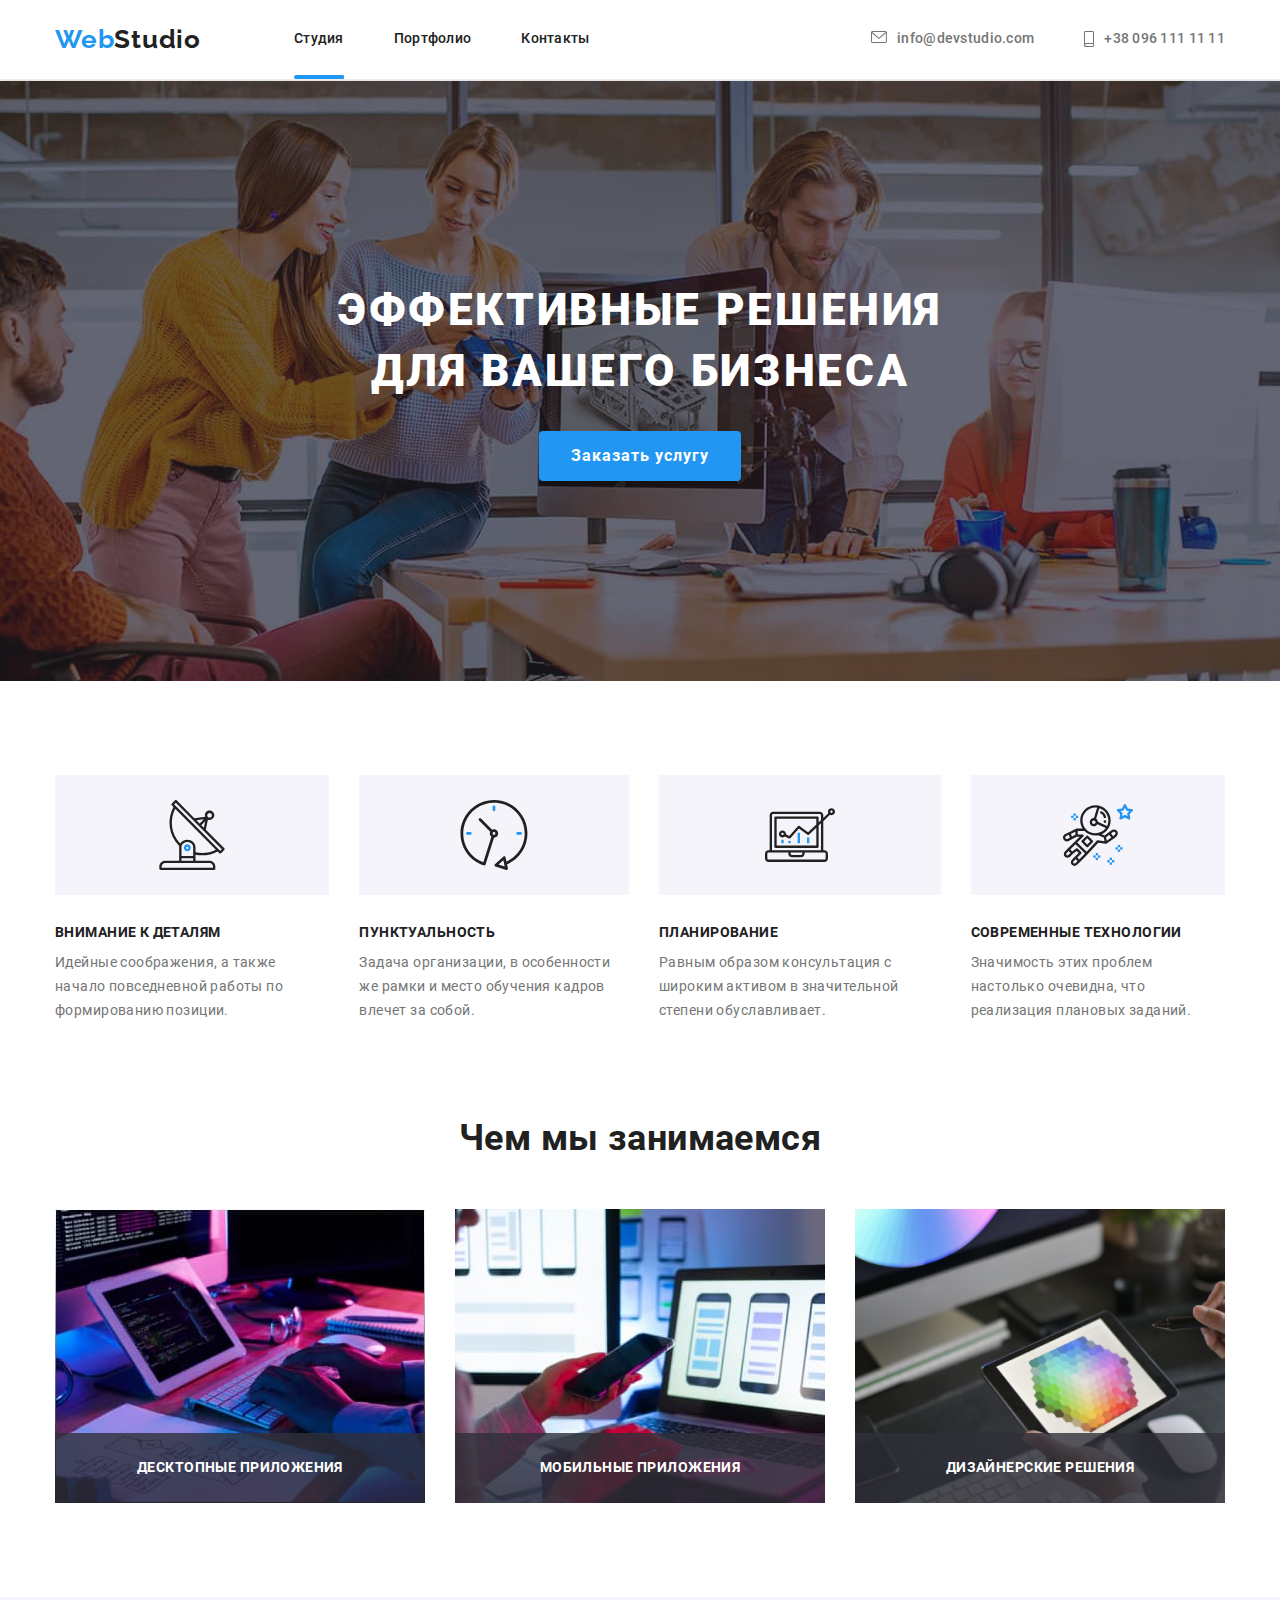
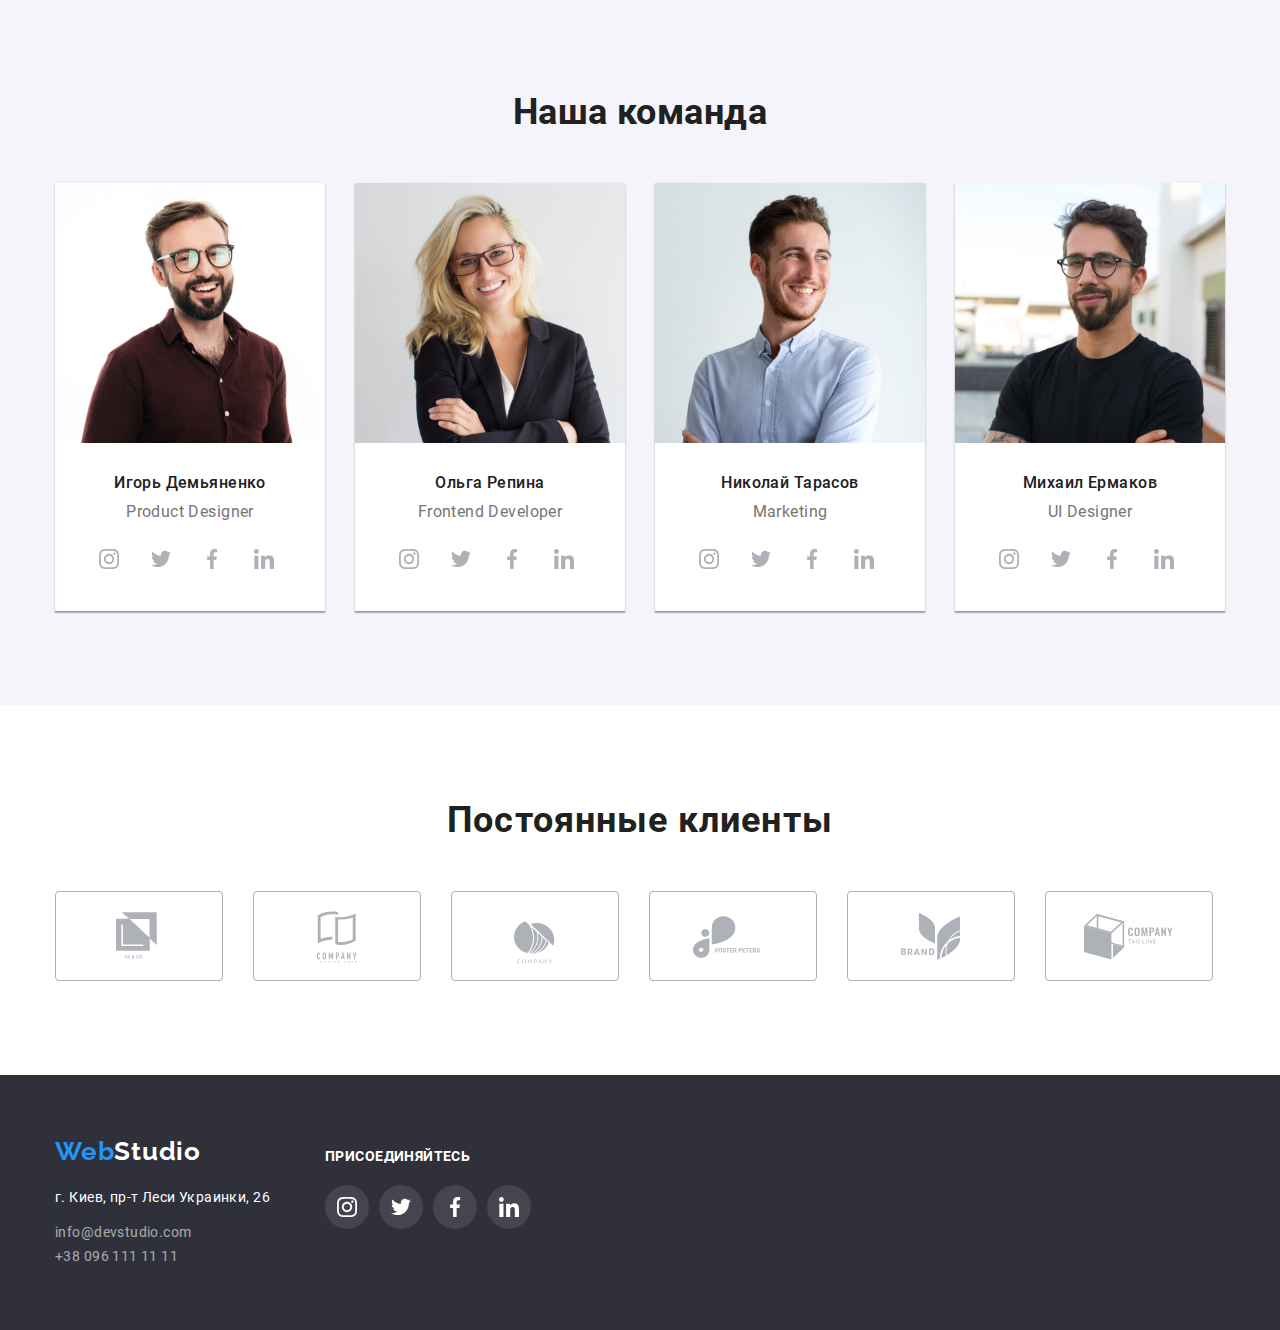
==== index.html @ 89adbee0 "Перенос задания 5 в 6" ====
<!DOCTYPE html>
<html lang="ru">

<head>
    <meta charset="UTF-8">
    <meta name="viewport" content="width=device-width, initial-scale=1.0">
    <title>Web Studio</title>
    <link href="https://fonts.googleapis.com/css2?family=Raleway:wght@700&display=swap" rel="stylesheet">
    <link rel="stylesheet"
        href="https://cdnjs.cloudflare.com/ajax/libs/modern-normalize/1.0.0/modern-normalize.min.css">
    <link rel="stylesheet" href="./CSS/styles.css">
</head>



<body class="page">
    <header class="header">
        <!--Навигация-->
        <div class="container header-container">
            <nav class="navigation">
                <a class="logo link" href="./index.html">
                    <span>Web</span><span class="logo-studio">Studio</span>
                </a>
                <div class="site-nav">
                    <ul class="site-nav list">
                        <li class="site-nav item"><a class="link nav-line line hover-time" href="./index.html">Студия
                            </a></li>
                        <li class="site-nav item"><a class="link hover-time" href="./portfolio.html">Портфолио</a></li>
                        <li class="site-nav item"><a class="link hover-time" href="">Контакты</a></li>
                    </ul>
                </div>
            </nav>
            <div class="contacts">
                <ul class="contacts list">
                    <li class="contacts item">
                        <a href="mailto:info@devstudio.com" class="mail link hover-time">
                            <svg class="contacts-icon-svg envelope hover-time">
                                <use href="./images/sprite.svg#envelope"></use>
                            </svg>info@devstudio.com
                        </a>
                    </li>
                    <li class="contacts item">
                        <a href="tel:+380961111111" class="phone link hover-time">
                            <svg class="contacts-icon-svg smartphone hover-time">
                                <use href="./images/sprite.svg#smartphone"></use>
                            </svg>+38 096 111 11 11
                        </a>
                    </li>
                </ul>
            </div>
        </div>
    </header>

    <main>


        <!--Секция главной шапки с кнопкой Заказа Герой-->
        <section class="hero">
            <div class="container hero-container">
                <div class="hero-content">
                    <h1 class="hero-title">Эффективные решения для вашего бизнеса</h1>
                </div>
                <button data-modal-open type="button" class="button">Заказать услугу</button>
            </div>

        </section>


        <section class="section-features">
            <div class="container features-container">
                <ul class="list features-list">
                    <li class="contant-box icon-antenna">
                        <h2 class="section-title-features">Внимание к деталям</h2>
                        <p>Идейные соображения, а также начало повседневной работы по формированию позиции.</p>
                    </li>
                    <li class="contant-box icon-clock">
                        <h2 class="section-title-features">Пунктуальность</h2>
                        <p>Задача организации, в особенности же рамки и место обучения кадров влечет за собой.</p>
                    </li>
                    <li class="contant-box icon-diagram">
                        <h2 class="section-title-features">Планирование</h2>
                        <p>Равным образом консультация с широким активом в значительной степени обуславливает.</p>
                    </li>
                    <li class="contant-box icon-astronaut">
                        <h2 class="section-title-features">Современные технологии</h2>
                        <p>Значимость этих проблем настолько очевидна, что реализация плановых заданий.</p>
                    </li>
                </ul>
            </div>
        </section>


        <!--Чем занимаемся-->
        <section class="section-work">
            <div class="container work-container">
                <h3 class="section-title">Чем мы занимаемся</h3>
                <div class="foto-work">
                    <ul class="list grid">
                        <li class="gallery-item"><img src="./images/box1.jpg" alt="box1" width="370" />
                            <p class="work-text">Десктопные приложения</p>
                        </li>
                        <li class="gallery-item"><img src="./images/box2.jpg" alt="box2" width="370" height="294" />
                            <p class="work-text">Мобильные приложения</p>
                        </li>
                        <li class="gallery-item"><img src="./images/box3.png" alt="box3" width="370" />
                            <p class="work-text">Дизайнерские решения</p>
                        </li>
                    </ul>
                </div>
            </div>
        </section>

        <!--Наша команда-->
        <section class="section-team">
            <div class="container team-container">
                <h3 class="section-title">Наша команда</h3>
                <ul class="list grid">
                    <li class="gallery-team">
                        <img src="./images/img1.jpg" alt="Игорь Демьяненко" width="270" />
                        <div class="team-person">
                            <h3 class="time">Игорь Демьяненко</h3>
                            <p class="profession">Product Designer</p>
                            <ul class="list social-icon">
                                <li class="social-list">
                                    <a class="social-icon-link hover-time" href="http://instagram.com" target="_blank"
                                        rel="Игорь Демьяненко" aria-label="Instagran">
                                        <svg class="social-icon-svg hover-time">
                                            <use href="./images/sprite.svg#instagram">
                                            </use>
                                        </svg>
                                    </a>
                                </li>
                                <li class="social-list">
                                    <a class="social-icon-link hover-time" href="http://twitter.com" target="_blank"
                                        rel="Игорь Демьяненко" aria-label="Twitter">
                                        <svg class="social-icon-svg hover-time">
                                            <use href="./images/sprite.svg#twitter"></use>
                                        </svg>
                                    </a>
                                </li>
                                <li class="social-list">
                                    <a class="social-icon-link hover-time" href="http://facebook.com" target="_blank"
                                        rel="Игорь Демьяненко" aria-label="Facebook">
                                        <svg class="social-icon-svg hover-time">
                                            <use href="./images/sprite.svg#facebook"></use>
                                        </svg>
                                    </a>
                                </li>
                                <li class="social-list">
                                    <a class="social-icon-link hover-time" href="http://linkedin.com" target="_blank"
                                        rel="Игорь Демьяненко" aria-label="Linkedin">
                                        <svg class="social-icon-svg hover-time">
                                            <use href="./images/sprite.svg#linkedin"></use>
                                        </svg>
                                    </a>
                                </li>
                            </ul>
                        </div>
                    </li>
                    <li class="gallery-team">
                        <img src="./images/img2.jpg" alt="Ольга Репина" width="270" />
                        <div class="team-person">
                            <h3 class="time">Ольга Репина</h3>
                            <p class="profession">Frontend Developer</p>
                            <ul class="list social-icon">
                                <li class="social-list">
                                    <a class="social-icon-link hover-time" href="http://instagram.com" target="_blank"
                                        rel="Ольга Репина" aria-label="Instagran">
                                        <svg class="social-icon-svg hover-time">
                                            <use href="./images/sprite.svg#instagram">
                                            </use>
                                        </svg>
                                    </a>
                                </li>
                                <li class="social-list">
                                    <a class="social-icon-link hover-time" href="http://twitter.com" target="_blank"
                                        rel="Ольга Репина" aria-label="Twitter">
                                        <svg class="social-icon-svg hover-time">
                                            <use href="./images/sprite.svg#twitter"></use>
                                        </svg>
                                    </a>
                                </li>
                                <li class="social-list">
                                    <a class="social-icon-link hover-time" href="http://facebook.com" target="_blank"
                                        rel="Ольга Репина" aria-label="Facebook">
                                        <svg class="social-icon-svg hover-time">
                                            <use href="./images/sprite.svg#facebook"></use>
                                        </svg>
                                    </a>
                                </li>
                                <li class="social-list">
                                    <a class="social-icon-link hover-time" href="http://linkedin.com" target="_blank"
                                        rel="Ольга Репина" aria-label="Linkedin">
                                        <svg class="social-icon-svg hover-time">
                                            <use href="./images/sprite.svg#linkedin"></use>
                                        </svg>
                                    </a>
                                </li>
                            </ul>
                        </div>
                    </li>
                    <li class="gallery-team">
                        <img src="./images/img3.jpg" alt="Николай Тарасов" width="270" />
                        <div class="team-person">
                            <h3 class="time">Николай Тарасов</h3>
                            <p class="profession">Marketing</p>
                            <ul class="list social-icon">
                                <li class="social-list">
                                    <a class="social-icon-link hover-time" href="http://instagram.com" target="_blank"
                                        rel="Николай Тарасов" aria-label="Instagran">
                                        <svg class="social-icon-svg hover-time">
                                            <use href="./images/sprite.svg#instagram">
                                            </use>
                                        </svg>
                                    </a>
                                </li>
                                <li class="social-list">
                                    <a class="social-icon-link hover-time" href="http://twitter.com" target="_blank"
                                        rel="Николай Тарасов" aria-label="Twitter">
                                        <svg class="social-icon-svg hover-time">
                                            <use href="./images/sprite.svg#twitter"></use>
                                        </svg>
                                    </a>
                                </li>
                                <li class="social-list">
                                    <a class="social-icon-link hover-time" href="http://facebook.com" target="_blank"
                                        rel="Николай Тарасов" aria-label="Facebook">
                                        <svg class="social-icon-svg hover-time">
                                            <use href="./images/sprite.svg#facebook"></use>
                                        </svg>
                                    </a>
                                </li>
                                <li class="social-list">
                                    <a class="social-icon-link hover-time" href="http://linkedin.com" target="_blank"
                                        rel="Николай Тарасов" aria-label="Linkedin">
                                        <svg class="social-icon-svg hover-time">
                                            <use href="./images/sprite.svg#linkedin"></use>
                                        </svg>
                                    </a>
                                </li>
                            </ul>
                        </div>
                    </li>
                    <li class="gallery-team">
                        <img src="./images/img4.jpg" alt="Михаил Ермаков" width="270" />
                        <div class="team-person">
                            <h3 class="time">Михаил Ермаков</h3>
                            <p class="profession">UI Designer</p>
                            <ul class="list social-icon">
                                <li class="social-list">
                                    <a class="social-icon-link hover-time" href="http://instagram.com" target="_blank"
                                        rel="Михаил Ермаков" aria-label="Instagran">
                                        <svg class="social-icon-svg hover-time">
                                            <use href="./images/sprite.svg#instagram">
                                            </use>
                                        </svg>
                                    </a>
                                </li>
                                <li class="social-list">
                                    <a class="social-icon-link hover-time" href="http://twitter.com" target="_blank"
                                        rel="Михаил Ермаков" aria-label="Twitter">
                                        <svg class="social-icon-svg hover-time">
                                            <use href="./images/sprite.svg#twitter"></use>
                                        </svg>
                                    </a>
                                </li>
                                <li class="social-list">
                                    <a class="social-icon-link hover-time" href="http://facebook.com" target="_blank"
                                        rel="Михаил Ермаков" aria-label="Facebook">
                                        <svg class="social-icon-svg hover-time">
                                            <use href="./images/sprite.svg#facebook"></use>
                                        </svg>
                                    </a>
                                </li>
                                <li class="social-list">
                                    <a class="social-icon-link hover-time" href="http://linkedin.com" target="_blank"
                                        rel="Михаил Ермаков" aria-label="Linkedin">
                                        <svg class="social-icon-svg hover-time">
                                            <use href="./images/sprite.svg#linkedin"></use>
                                        </svg>
                                    </a>
                                </li>
                            </ul>
                        </div>
                    </li>
                </ul>
            </div>
        </section>


        <!--Клиенты-->
        <section class="section-clients">
            <div class="container clients-container">
                <h3 class="clients-title">Постоянные клиенты</h3>
                <ul class="list grid">
                    <li class="clients-list hover-time">
                        <a class="clients-icon-link" href="http://yaco" target="_blank" rel="YA & CO"
                            aria-label="YA & CO">
                            <svg class="clients-icon-svg logo1 hover-time">
                                <use href="./images/sprite.svg#logo1">
                                </use>
                            </svg>
                        </a>
                    </li>
                    <li class="clients-list hover-time">
                        <a class="clients-icon-link" href="http://tagline" target="_blank" rel="Company Nagline here"
                            aria-label="YA & CO">
                            <svg class="clients-icon-svg logo2 hover-time">
                                <use href="./images/sprite.svg#logo2">
                                </use>
                            </svg>
                        </a>
                    </li>
                    <li class="clients-list hover-time">
                        <a class="clients-icon-link" href="http://company" target="_blank" rel="Company"
                            aria-label="YA & CO">
                            <svg class="clients-icon-svg logo3 hover-time">
                                <use href="./images/sprite.svg#logo3">
                                </use>
                            </svg>
                        </a>
                    </li>
                    <li class="clients-list hover-time">
                        <a class="clients-icon-link" href="http://foster" target="_blank" rel="Foster Peters"
                            aria-label="YA & CO">
                            <svg class="clients-icon-svg logo4 hover-time">
                                <use href="./images/sprite.svg#logo4">
                                </use>
                            </svg>
                        </a>
                    </li>
                    <li class="clients-list hover-time">
                        <a class="clients-icon-link" href="http://brand" target="_blank" rel="Brand"
                            aria-label="YA & CO">
                            <svg class="clients-icon-svg logo5 hover-time">
                                <use href="./images/sprite.svg#logo5">
                                </use>
                            </svg>
                        </a>
                    </li>
                    <li class="clients-list hover-time">
                        <a class="clients-icon-link" href="http://tagline" target="_blank" rel="Company Tagline"
                            aria-label="YA & CO">
                            <svg class="clients-icon-svg logo6 hover-time">
                                <use href="./images/sprite.svg#logo6">
                                </use>
                            </svg>
                        </a>
                    </li>
                </ul>

            </div>
        </section>
    </main>

    <!--Футер-->
    <footer class="footer">
        <div class="container footer-container">
            <div class="footer-content">
                <div class="footer-content-right">
                    <a class="logo link" href="./index.html">
                        <span class="logo-web">Web</span><span class="logo-studio-wight">Studio</span>
                    </a>
                    <address class="footer-list">
                        <span class="map">г. Киев, пр-т Леси Украинки, 26</span><br />
                        <a class="footer-mail link" href="mailto:info@devstudio.com">info@devstudio.com</a><br />
                        <a href="tel:+380961111111" class="link">+38 096 111 11 11</a>
                    </address>
                </div>
                <div class="footer-content-right">
                    <h3 class="footer-content-text">Присоединяйтесь</h3>
                    <ul class="list social-icon">
                        <li class="social-list">
                            <a class="social-icon-link footer-link hover-time" href="http://instagram.com"
                                target="_blank" rel="Web Studio" aria-label="Instagran">
                                <svg class="social-icon-svg footer-svg">
                                    <use href="./images/sprite.svg#instagram">
                                    </use>
                                </svg>
                            </a>
                        </li>
                        <li class="social-list">
                            <a class="social-icon-link footer-link hover-time" href="http://twitter.com" target="_blank"
                                rel="Web Studio" aria-label="Twitter">
                                <svg class="social-icon-svg footer-svg">
                                    <use href="./images/sprite.svg#twitter"></use>
                                </svg>
                            </a>
                        </li>
                        <li class="social-list">
                            <a class="social-icon-link footer-link hover-time" href="http://facebook.com"
                                target="_blank" rel="Web Studio" aria-label="Facebook">
                                <svg class="social-icon-svg footer-svg">
                                    <use href="./images/sprite.svg#facebook"></use>
                                </svg>
                            </a>
                        </li>
                        <li class="social-list footer-social-list">
                            <a class="social-icon-link footer-link hover-time" href="http://linkedin.com"
                                target="_blank" rel="Web Studio" aria-label="Linkedin">
                                <svg class="social-icon-svg footer-svg">
                                    <use href="./images/sprite.svg#linkedin"></use>
                                </svg>
                            </a>
                        </li>
                    </ul>
                </div>
            </div>
            <div class="footer-content">

            </div>
        </div>
    </footer>

    <!--Модальное окно-->
    <div class="backdrop is-hidden hover-time" data-modal>
        <div class="modal">
            <button class="button-modal-close" data-modal-close>
                <svg class="modal-close-svg">
                    <use href="./images/sprite.svg#closeblack"></use>
                </svg>
            </button>
        </div>
    </div>


    <script src="./js/modal.js"></script>
</body>


</html>
---- CSS/styles.css ----
/* roboto-regular - latin_cyrillic */
@font-face {
    font-family: 'Roboto';
    font-style: normal;
    font-weight: 400;
    src: url('../fonts/roboto/roboto-v20-latin_cyrillic-regular.eot');
    src: local('Roboto'), local('Roboto-Regular'),
        url('../fonts/roboto/roboto-v20-latin_cyrillic-regular.eot?#iefix')
            format('embedded-opentype'),
        url('../fonts/roboto/roboto-v20-latin_cyrillic-regular.woff2')
            format('woff2'),
        url('../fonts/roboto/roboto-v20-latin_cyrillic-regular.woff')
            format('woff'),
        url('../fonts/roboto/roboto-v20-latin_cyrillic-regular.ttf')
            format('truetype'),
        url('../fonts/roboto/roboto-v20-latin_cyrillic-regular.svg#Roboto')
            format('svg'); /* Legacy iOS */
}
/* roboto-500 - latin_cyrillic */
@font-face {
    font-family: 'Roboto';
    font-style: normal;
    font-weight: 500;
    src: url('../fonts/roboto/roboto-v20-latin_cyrillic-500.eot');
    src: local('Roboto Medium'), local('Roboto-Medium'),
        url('../fonts/roboto/roboto-v20-latin_cyrillic-500.eot?#iefix')
            format('embedded-opentype'),
        url('../fonts/roboto/roboto-v20-latin_cyrillic-500.woff2')
            format('woff2'),
        url('../fonts/roboto/roboto-v20-latin_cyrillic-500.woff') format('woff'),
        url('../fonts/roboto/roboto-v20-latin_cyrillic-500.ttf')
            format('truetype'),
        url('../fonts/roboto/roboto-v20-latin_cyrillic-500.svg#Roboto')
            format('svg');
}
/* roboto-700 - latin_cyrillic */
@font-face {
    font-family: 'Roboto';
    font-style: normal;
    font-weight: 700;
    src: url('../fonts/roboto/roboto-v20-latin_cyrillic-700.eot');
    src: local('Roboto Bold'), local('Roboto-Bold'),
        url('../fonts/roboto/roboto-v20-latin_cyrillic-700.eot?#iefix')
            format('embedded-opentype'),
        url('../fonts/roboto/roboto-v20-latin_cyrillic-700.woff2')
            format('woff2'),
        url('../fonts/roboto/roboto-v20-latin_cyrillic-700.woff') format('woff'),
        url('../fonts/roboto/roboto-v20-latin_cyrillic-700.ttf')
            format('truetype'),
        url('../fonts/roboto/roboto-v20-latin_cyrillic-700.svg#Roboto')
            format('svg');
}
/* roboto-900 - latin_cyrillic */
@font-face {
    font-family: 'Roboto';
    font-style: normal;
    font-weight: 900;
    src: url('../fonts/roboto/roboto-v20-latin_cyrillic-900.eot');
    src: local('Roboto Black'), local('Roboto-Black'),
        url('../fonts/roboto/roboto-v20-latin_cyrillic-900.eot?#iefix')
            format('embedded-opentype'),
        url('../fonts/roboto/roboto-v20-latin_cyrillic-900.woff2')
            format('woff2'),
        url('../fonts/roboto/roboto-v20-latin_cyrillic-900.woff') format('woff'),
        url('../fonts/roboto/roboto-v20-latin_cyrillic-900.ttf')
            format('truetype'),
        url('../fonts/roboto/roboto-v20-latin_cyrillic-900.svg#Roboto')
            format('svg');
}

/*Цвет основного текста  rgba(33, 33, 33, 1)*/
/*Вторичний цвет  rgba(117, 117, 117, 1)*/
/* белый #FFFFFF*/
/*Акцент #2196F3*/
/* Основной цвет фона #E5E5E5*/
/* Вторичный цвет фона #2F303A */

html {
    box-sizing: border-box;
}

*,
*::before,
*::after {
    box-sizing: inherit;
}

img {
    display: block;
    max-width: 100%;
    height: auto;
    object-fit: cover;
    object-position: center;
}

:root {
    --main-text-color: rgba(117, 117, 117, 1);
    --accent-color: rgb(33, 150, 243);
    --black: rgba(33, 33, 33, 1);
    --white: #ffffff;
    --footer-text-accent: rgba(255, 255, 255, 0.6);
    --main-bg: #e5e5e5;
    --light-bg: #f5f4fa;
    --dark-bg: #2f303a;
    --line: #eeeeee;
    --svg: #afb1b8;
    --footer-social: rgba(255, 255, 255, 0.1);
    --work-bg: rgba(47, 48, 58, 0.8);
    --backdrop: rgba(0, 0, 0, 0.2);
}

.container {
    margin-left: auto;
    margin-right: auto;
    width: 1200px;
    padding-left: 15px;
    padding-right: 15px;
}

.page {
    font-family: 'Roboto', sans-serif;
    font-size: 14px;
    line-height: 1.71;
    letter-spacing: 0.03em;
    background-color: var(--main-bg);
    color: var(--main-text-color);
}

.link {
    color: inherit;
    text-decoration: none;
}

.list {
    /* display: inline-block; */
    padding: 0;
    margin: 0;
    list-style: none;
}

/* Навигация */

.header {
    background-color: var(--white);
    border-bottom: 1px solid #ececec;
}

.header-container {
    display: flex;
    justify-content: flex-end;
    align-items: center;
    padding-top: 24px;
    padding-bottom: 24px;
    font-weight: 500;
    line-height: 1.14;
    letter-spacing: 0.02em;
}

.navigation {
    display: flex;
    align-items: center;
    margin-right: auto;
}

/* Header */

.header .logo {
    margin-right: 93px;
}

.logo {
    font-family: 'Raleway', sans-serif;
    font-weight: 700;
    font-size: 26px;
    line-height: 1.19;
    letter-spacing: 0.03em;
    color: var(--accent-color);
}

.logo-studio {
    color: var(--black);
}

.site-nav {
    display: flex;
    align-items: center;
}

.site-nav .item:not(:last-child) {
    margin-right: 50px;
}

.site-nav .link {
    color: var(--black);
}

.hover-time {
    transition-duration: 250ms;
    transition-timing-function: cubic-bezier(0.4, 0, 0.2, 1);
}

.site-nav .link:hover,
.site-nav .link:focus {
    padding: 0;
    line-height: 1.14;
    letter-spacing: 0.02em;
    color: var(--accent-color);
}

.site-nav {
    position: relative;
}

.nav-line::after {
    display: block;
    content: '';
    position: absolute;
    width: 100%;
    height: 4px;
    margin-top: 28px;
    background-repeat: no-repeat;
    background-size: cover;
}

.line::after {
    background-image: url(../images/line.svg);
}

.contacts {
    display: inline-flex;
    align-items: center;
}

.contacts .item:not(:last-child) {
    margin-right: 50px;
}

.phone {
    display: flex;
    align-items: center;
}

.mail:hover,
.mail:focus {
    color: var(--accent-color);
}

.phone:hover,
.phone:focus {
    font-weight: 500;
    line-height: 1.14;
    letter-spacing: 0.02em;
    color: var(--accent-color);
}

.contacts-icon-svg {
    display: inline-flex;
    margin: 0;
    margin-right: 10px;
    padding: 0;
    object-position: bottom;
    fill: var(--main-text-color);
}

.envelope {
    width: 16px;
    height: 12px;
}

.smartphone {
    width: 10px;
    height: 16px;
}

.envelope:hover,
.envelope:focus {
    fill: var(--accent-color);
}

.smartphone:hover,
.smartphone:focus {
    fill: var(--accent-color);
}

/* Герой */

.hero {
    text-align: center;
    /* background-color: #c4c4c4; */
    background-image: radial-gradient(
            rgba(47, 48, 58, 0.4),
            rgba(47, 48, 58, 0.4)
        ),
        url(../images/img14.jpg);
    background-size: 1600px 600px;

    background-repeat: no-repeat;
    background-position: 50% 50%;
}

.hero-content {
    display: flex;
    justify-content: center;
}

.hero-title {
    font-weight: 900;
    font-size: 44px;
    line-height: 1.38;
    letter-spacing: 0.06em;
    text-transform: uppercase;
    color: var(--white);
    padding-top: 200px;
    margin-top: 0;
    margin-bottom: 30px;
    max-width: 696px;
    text-align: center;
}

/* Кнопка Заказ */

.button {
    font-family: inherit;
    font-weight: 700;
    font-size: 16px;
    line-height: 1.87;
    display: flex;
    display: inline-block;
    padding-top: 10px;
    padding-bottom: 10px;
    padding-left: 32px;
    padding-right: 32px;
    border-radius: 4px;
    border: 0;
    align-items: center;
    text-align: center;
    letter-spacing: 0.06em;
    background-color: var(--accent-color);
    color: var(--white);
    cursor: pointer;
}

.hero-container .button {
    margin-bottom: 200px;
    box-shadow: 0px 4px 4px rgba(0, 0, 0, 0.15);
}

/* Особенности */

.section-features {
    padding-top: 94px;
    padding-bottom: 47px;
    background-color: var(--white);
}

.features-list {
    display: flex;
    justify-content: space-between;
}

.contant-box {
    width: calc((100% -90px) / 4);
}

.contant-box p {
    margin-top: 0;
    margin-bottom: 0;
}

.features-list .contant-box:not(:last-child) {
    margin-right: 30px;
}

.contant-box::before {
    display: block;
    content: '';
    height: 120px;
    background-color: var(--light-bg);
    margin-bottom: 30px;
    background-size: 70px 70px;
    background-repeat: no-repeat;
    background-position: center;
}

.icon-antenna::before {
    background-image: url(../images/antenna.svg);
}

.icon-clock::before {
    background-image: url(../images/clock.svg);
}

.icon-diagram::before {
    background-image: url(../images/diagram.svg);
}

.icon-astronaut::before {
    background-image: url(../images/astronaut.svg);
}

.section-title-features {
    font-weight: 700;
    font-size: 14px;
    line-height: 1.14;
    text-transform: uppercase;
    margin-top: 0;
    margin-bottom: 10px;
    color: var(--black);
}

/* Чем занимаемся */

.section-work {
    padding-top: 47px;
    padding-bottom: 94px;
    background-color: var(--white);
}

.work-container li {
    width: 370px;
}

.grid {
    display: flex;
    flex-wrap: wrap;
}

.gallery-item {
    position: relative;
    width: calc((100% -60px) / 3);
}

.grid .gallery-item:not(:last-child) {
    margin-right: 30px;
}

.work-text {
    position: absolute;
    width: 100%;
    bottom: 0;
    padding-top: 27px;
    padding-bottom: 27px;
    margin: 0;
    text-align: center;
    text-transform: uppercase;
    font-weight: 700;
    line-height: 1.14;
    color: var(--white);
    background-color: var(--work-bg);
}

/* Команда */

.section-team {
    background-color: var(--light-bg);
}

.team-container {
    padding-top: 94px;
    padding-bottom: 94px;
}

.team-container li {
    width: 270px;
}

.gallery-team {
    width: calc((100% -90px) / 4);
    text-align: center;
    box-shadow: 0px 1px 3px rgba(0, 0, 0, 0.12), 0px 1px 1px rgba(0, 0, 0, 0.14),
        0px 2px 1px rgba(0, 0, 0, 0.2);
}

.grid .gallery-team:not(:last-child) {
    margin-right: 30px;
}

.gallery-team p {
    margin-top: 0;
    margin-bottom: 0;
}

.team-person {
    padding-top: 30px;
    padding-bottom: 30px;
    background-color: var(--white);
    border-radius: 0px 0px 4px 4px;
    letter-spacing: 0.03em;
    width: 270px;
}

.social-icon {
    display: flex;
    margin-top: 16px;
    margin-left: 32px;
    margin-right: 32px;
}

.social-icon-link {
    display: flex;
    width: 44px;
    height: 44px;
    justify-content: center;
    align-items: center;
    border-radius: 50%;
}

.social-icon-link:hover,
.social-icon-link:focus {
    background-color: var(--accent-color);
}

.social-icon-svg {
    width: 20px;
    height: 20px;
    display: flex;
    fill: var(--svg);
    justify-content: center;
}

.social-icon-link:hover .social-icon-svg,
.social-icon-link:focus .social-icon-svg {
    fill: var(--white);
}

.section-title {
    margin-top: 0;
    margin-block-end: 0;
    margin-bottom: 50px;
}

.section-title {
    font-weight: 700;
    font-size: 36px;
    line-height: 1.17;
    text-align: center;
    color: var(--black);
}

.time {
    margin-top: 0;
    margin-bottom: 10px;
}

.time {
    font-weight: 500;
    font-size: 16px;
    line-height: 1.19;
    text-align: center;
    color: var(--black);
}

.profession {
    font-size: 16px;
    line-height: 1.19;
    text-align: center;
}

/* КЛИЕНТЫ */

.clients-container {
    padding-top: 94px;
    padding-bottom: 94px;
}

.section-clients {
    background-color: var(--white);
}

.clients-title {
    text-align: center;
    font-weight: 700;
    font-size: 36px;
    line-height: 1.17;
    letter-spacing: 0.03em;
    color: var(--black);
    margin-top: 0;
    margin-bottom: 50px;
}

.clients-list {
    width: calc((100% - 162px) / 6);
    height: 90px;
    border: 1px solid #afb1b8;
    border-radius: 4px;
}

.grid .clients-list:not(:last-child) {
    margin-right: 30px;
}

.clients-list:hover,
.clients-list:focus {
    border: 1px solid var(--accent-color);
}

.clients-icon-link {
    display: flex;
    justify-content: center;
    text-align: center;
}

.clients-icon-svg {
    display: flex;
    fill: var(--svg);
}

.clients-icon-link:hover .clients-icon-svg,
.clients-icon-link:focus .clients-icon-svg {
    fill: var(--accent-color);
}

.logo1 {
    width: 45px;
    height: 50px;
    margin-top: 20px;
    margin-bottom: 20px;
}

.logo2 {
    width: 40px;
    height: 52px;
    margin-top: 19px;
    margin-bottom: 19px;
}

.logo3 {
    width: 41px;
    height: 53px;
    margin-top: 24px;
    margin-bottom: 24px;
}

.logo4 {
    width: 80px;
    height: 43px;
    margin-top: 24px;
    margin-bottom: 24px;
}

.logo5 {
    width: 59px;
    height: 47px;
    margin-top: 21px;
    margin-bottom: 21px;
}

.logo6 {
    width: 89px;
    height: 46px;
    margin-top: 22px;
    margin-bottom: 22px;
}

/* ФУТЕР */

.footer-container {
    display: flex;
    justify-content: space-between;
}

.footer {
    padding-top: 61px;
    padding-bottom: 61px;
    background-color: var(--dark-bg);
    color: var(--footer-text-accent);
}

.footer-content {
    display: flex;
    width: calc((100% - 30px) / 2);
}

.footer-content-right {
    width: calc((100% - 30px) / 2);
}

.footer .social-icon {
    margin: 0;
    padding-right: 0;
}

.footer .social-list {
    margin: 0;
}

.footer .social-list:not(:last-child) {
    padding-right: 10px;
}

.footer-content-text {
    font-weight: 700;
    font-size: 14px;
    line-height: 1.17;
    letter-spacing: 0.03em;
    text-transform: uppercase;
    color: var(--white);
    margin: 0;
    padding: 0;
    margin-bottom: 20px;
    padding-top: 12px;
}

.footer-svg {
    fill: var(--white);
}

.footer-link {
    background-color: var(--footer-social);
}

.footer .logo {
    display: inline-block;
    margin-bottom: 19px;
}

.logo-studio-wight {
    color: var(--white);
}

.footer-list {
    font-style: normal;
    color: var(--footer-text-accent);
}

.map {
    display: inline-block;
    margin-bottom: 11px;
    color: var(--white);
}

.footer-mail {
    margin-bottom: 11px;
}

/* Модальное окно */

.backdrop {
    position: fixed;
    top: 0;
    left: 0;
    width: 100%;
    height: 100%;
    background-color: var(--backdrop);
}

.backdrop.is-hidden {
    visibility: hidden;
    opacity: 0;
    pointer-events: none;
}

.modal {
    position: absolute;
    top: 50%;
    left: 50%;
    transform: translate(-50%, -50%);
    min-height: 581px;
    min-width: 528px;
    background-color: var(--white);
    border-radius: 4px;
}

.button-modal-close {
    display: flex;
    position: absolute;
    right: 0;
    margin-top: 8px;
    margin-right: 8px;
    justify-content: center;
    align-items: center;
    width: 30px;
    height: 30px;

    border-radius: 50%;
    background-color: var(--white);
    border: 1px solid rgba(0, 0, 0, 0.1);
}

.modal-close-svg {
    display: flex;
    justify-content: center;
    width: 11px;
    height: 11px;
    fill: var(--black);
}

/* Страница Портфолио */

.section-portfolio {
    background-color: var(--white);
}

.portfolio-container {
    padding-top: 94px;
    padding-bottom: 94px;
}

/* Фильтры */

.portfolio-container li {
    width: 370px;
}

.button-portfolio {
    display: flex;
    justify-content: center;
    margin-bottom: 50px;
}

.button-portfolio .button-filter:not(:last-child) {
    margin-right: 8px;
}

.button-filter {
    padding-top: 6px;
    padding-bottom: 6px;
    padding-left: 22px;
    padding-right: 22px;
    cursor: pointer;
    font-family: inherit;
    font-weight: 500;
    font-size: 16px;
    line-height: 1.63;
    background-color: var(--light-bg);
    color: var(--black);
    border: 0;
    border-radius: 4px;
}

.button-filter:hover,
.button-filter:focus {
    background-color: var(--accent-color);
    color: var(--white);
    box-shadow: 0px 3px 1px rgba(0, 0, 0, 0.1), 0px 1px 2px rgba(0, 0, 0, 0.08),
        0px 2px 2px rgba(0, 0, 0, 0.12);
}

.button-filter:visited {
    background-color: var(--light-bg);
    color: var(--black);
}

.card-set {
    display: flex;
    flex-wrap: wrap;
    margin-right: -30px;
    margin-top: -30px;
}

.gallery-portfolio {
    margin-top: 30px;
}

.gallery-portfolio {
    flex-basis: calc(100% / 3 - 30px);
}

.gallery-portfolio:not(:nth-child(3n)) {
    margin-right: 30px;
}

.gallery-portfolio:hover,
.gallery-portfolio:focus {
    box-shadow: 1px 1px 1px 1px rgba(110, 63, 63, 0.12),
        1px 1px 4px rgba(0, 0, 0, 0.06), 1px 4px 6px rgba(150, 47, 47, 0.16);
}

.project {
    padding-top: 19px;
    padding-bottom: 19px;
    padding-left: 23px;
    padding-right: 23px;
    border: 1px solid var(--line);
}

.project-title {
    font-weight: 700;
    font-size: 18px;
    line-height: 2;
    letter-spacing: 0.06em;
    margin-top: 0;
    margin-bottom: 4px;
    color: var(--black);
}

.project-subtitle {
    font-size: 16px;
    line-height: 1.87;
    margin-top: 0;
    margin-bottom: 0;
}

.menu-img {
    position: relative;
    overflow: hidden;
}

.menu-overlay {
    position: absolute;

    left: 0;
    top: 0;
    width: 100%;
    height: 100%;
    padding-left: 24px;
    padding-right: 24px;
    padding-top: 63px;
    padding-bottom: 63px;
    background-color: var(--accent-color);
    opacity: 0.9;

    transform: translateY(100%);
    transition: transform 250ms cubic-bezier(0.4, 0, 0.2, 1);
}

.portfolio-link:hover .menu-overlay,
.portfolio-link:focus .menu-overlay {
    transform: translateY(0);
}

.menu-text {
    margin: 0;
    font-size: 18px;
    line-height: 1.56;
    color: var(--white);
}
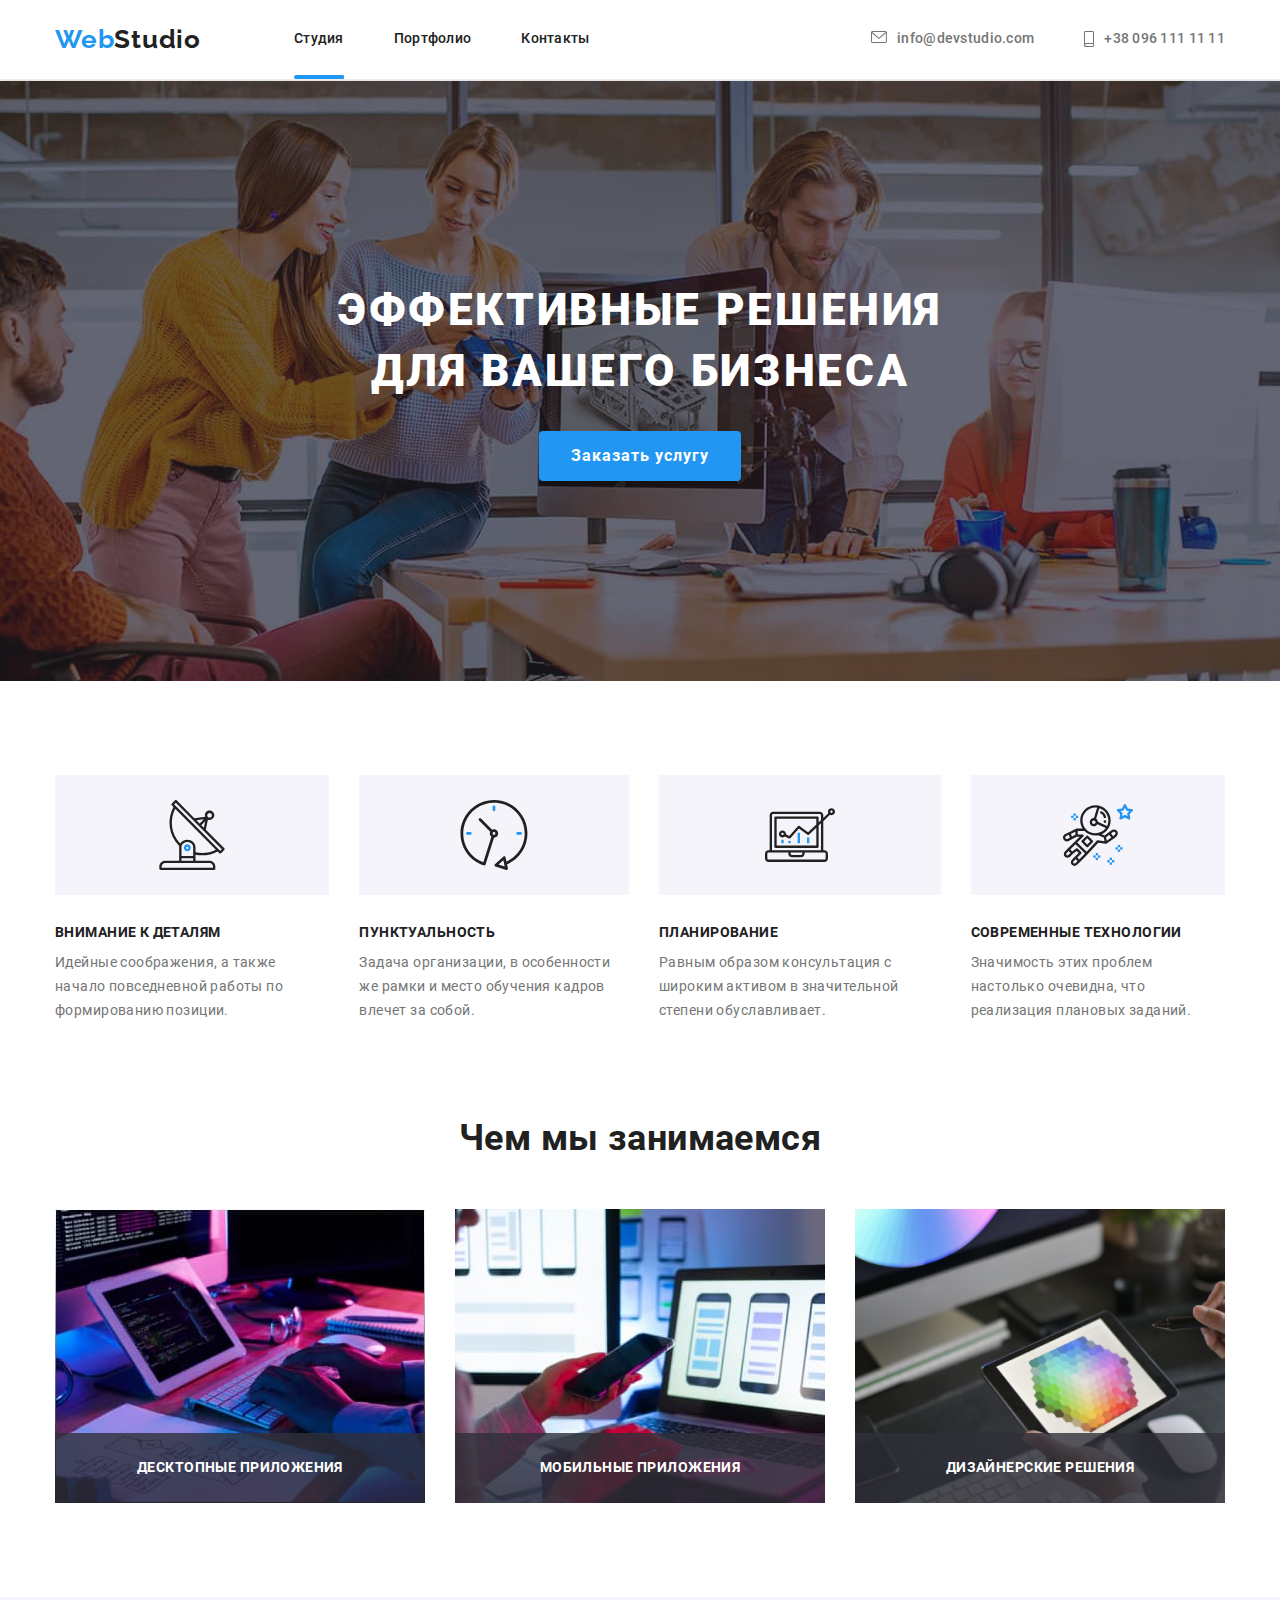
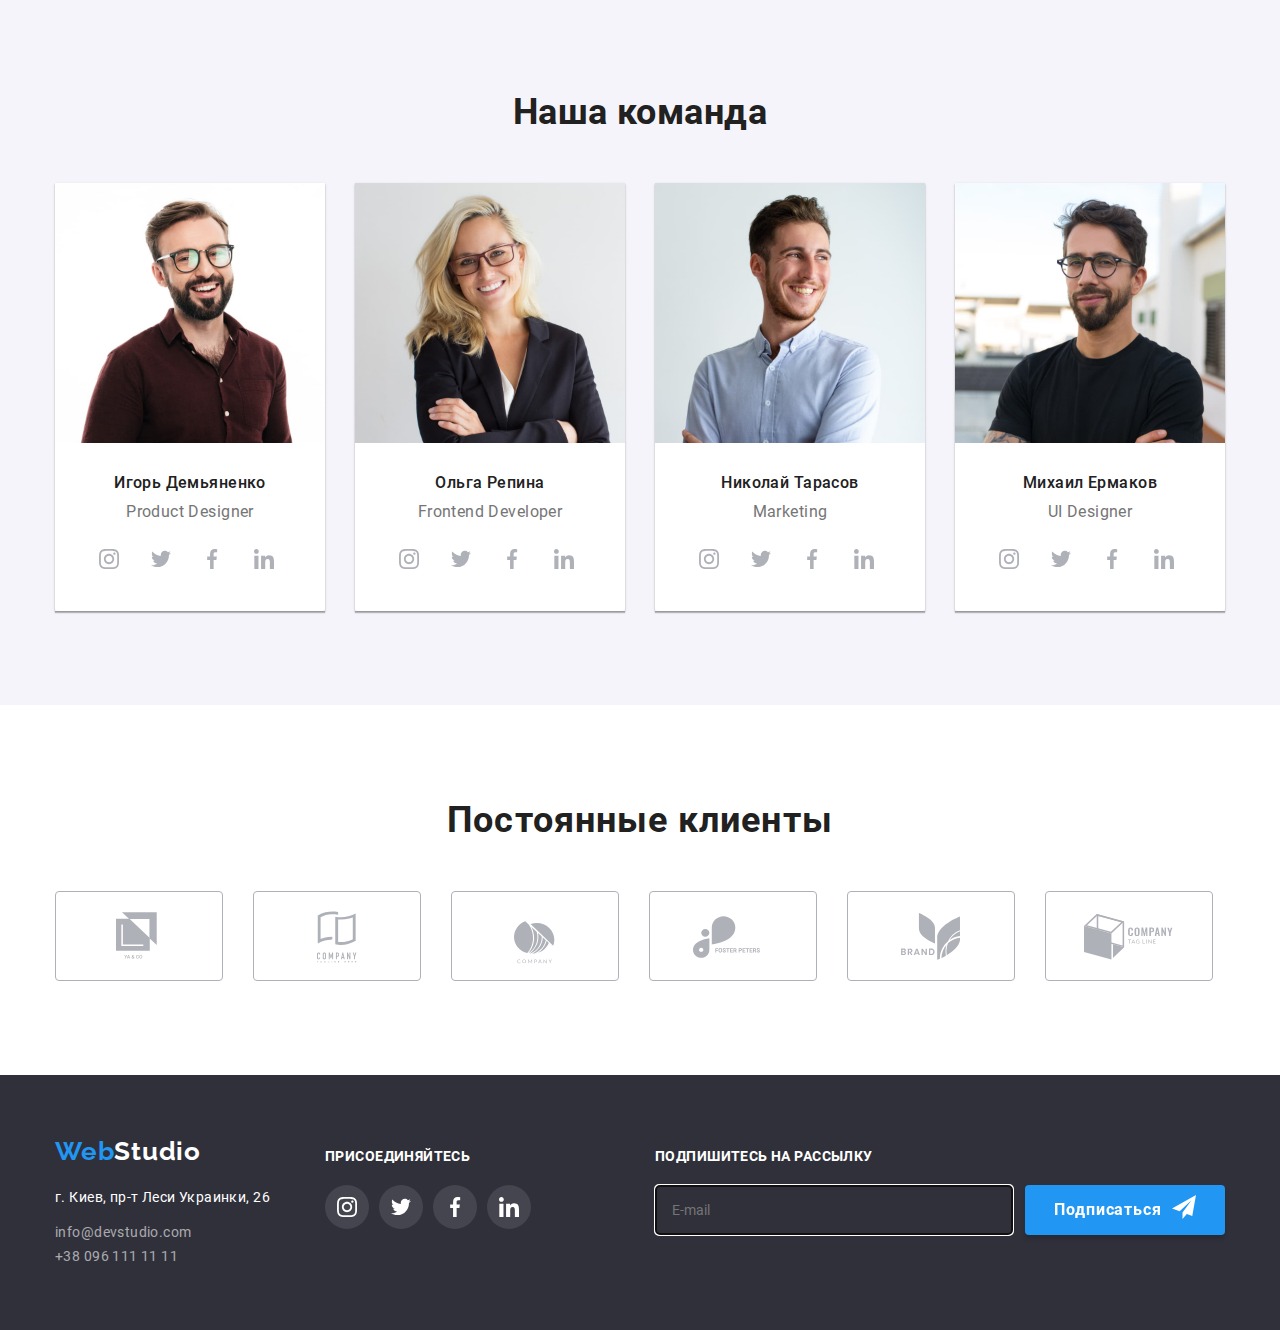
==== commit 56861421: "Создает формы футера" ====
--- a/index.html
+++ b/index.html
@@ -407,6 +407,23 @@
                 </div>
             </div>
             <div class="footer-content">
+                <div class="footer-content-right">
+
+                    <h3 class="footer-content-text">Подпишитесь на рассылку</h3>
+                    <form class=" form footer-form">
+                        <div class="join">
+                            <input type="email" name="mail" id="mail" placeholder="E-mail" autofocus
+                                autocomplete="off" />
+
+                            <button class="button button-footer" type="submit">
+                                <span class="bt-foot-title icon-send">Подпиcаться</span>
+                            </button>
+                        </div>
+                    </form>
+                </div>
+
+
+
 
             </div>
         </div>
@@ -420,7 +437,26 @@
                     <use href="./images/sprite.svg#closeblack"></use>
                 </svg>
             </button>
+            <form>
+                <div>
+                    <label for=""></label>
+                    <input type="name">
+                </div>
+                <div>
+                    <label for=""></label>
+                    <input type="tel">
+                </div>
+                <div>
+                    <label for=""></label>
+                    <input type="email">
+                </div>
+                <button></button>
+
+            </form>
+
+
         </div>
+
     </div>
 
 
--- a/CSS/styles.css
+++ b/CSS/styles.css
@@ -733,6 +733,59 @@
     margin-bottom: 11px;
 }
 
+.form {
+    display: flex;
+}
+
+.join {
+    display: flex;
+    width: 570px;
+    height: 50px;
+}
+
+.join input {
+    width: 358px;
+    margin-right: 12px;
+    padding-top: 15px;
+    padding-bottom: 15px;
+    padding-left: 16px;
+    padding-right: 16px;
+    border-radius: 4px;
+    border: 1px solid rgba(255, 255, 255, 0.3);
+    background-color: var(--dark-bg);
+    box-shadow: (0px 4px 4px rgba(0, 0, 0, 0.15));
+    color: var(--footer-text-accent);
+}
+
+.button-footer {
+    display: inline;
+    position: relative;
+    width: 200px;
+    padding-top: 10px;
+    padding-bottom: 10px;
+    padding-left: 28px;
+    padding-right: 62px;
+    background: #2196f3;
+    box-shadow: 0px 4px 4px rgba(0, 0, 0, 0.15);
+    border-radius: 4px;
+}
+
+.bt-foot-title::after {
+    display: inline-block;
+    position: absolute;
+    content: '';
+    height: 24px;
+    width: 24px;
+    margin: 0;
+    padding: 0;
+    margin-left: 10px;
+    background-repeat: no-repeat;
+}
+
+.icon-send::after {
+    background-image: url(../images/send.svg);
+}
+
 /* Модальное окно */
 
 .backdrop {
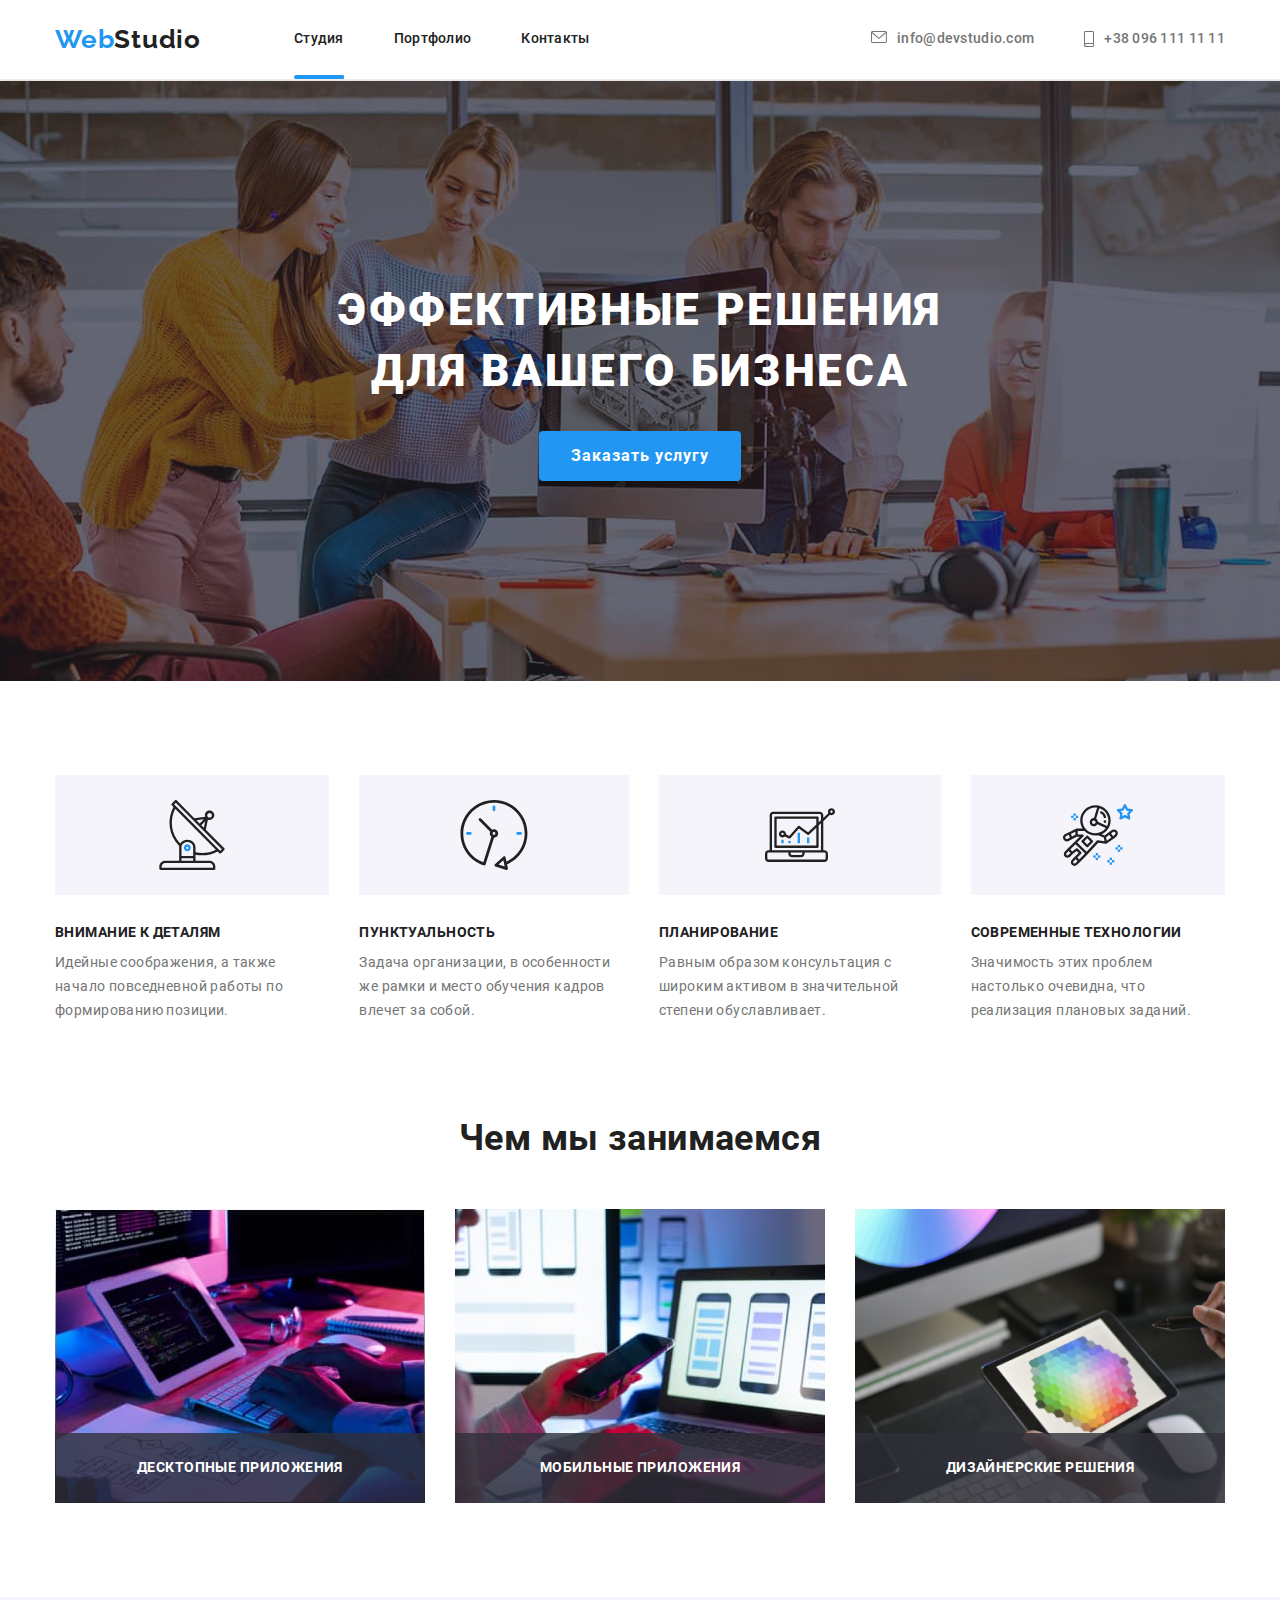
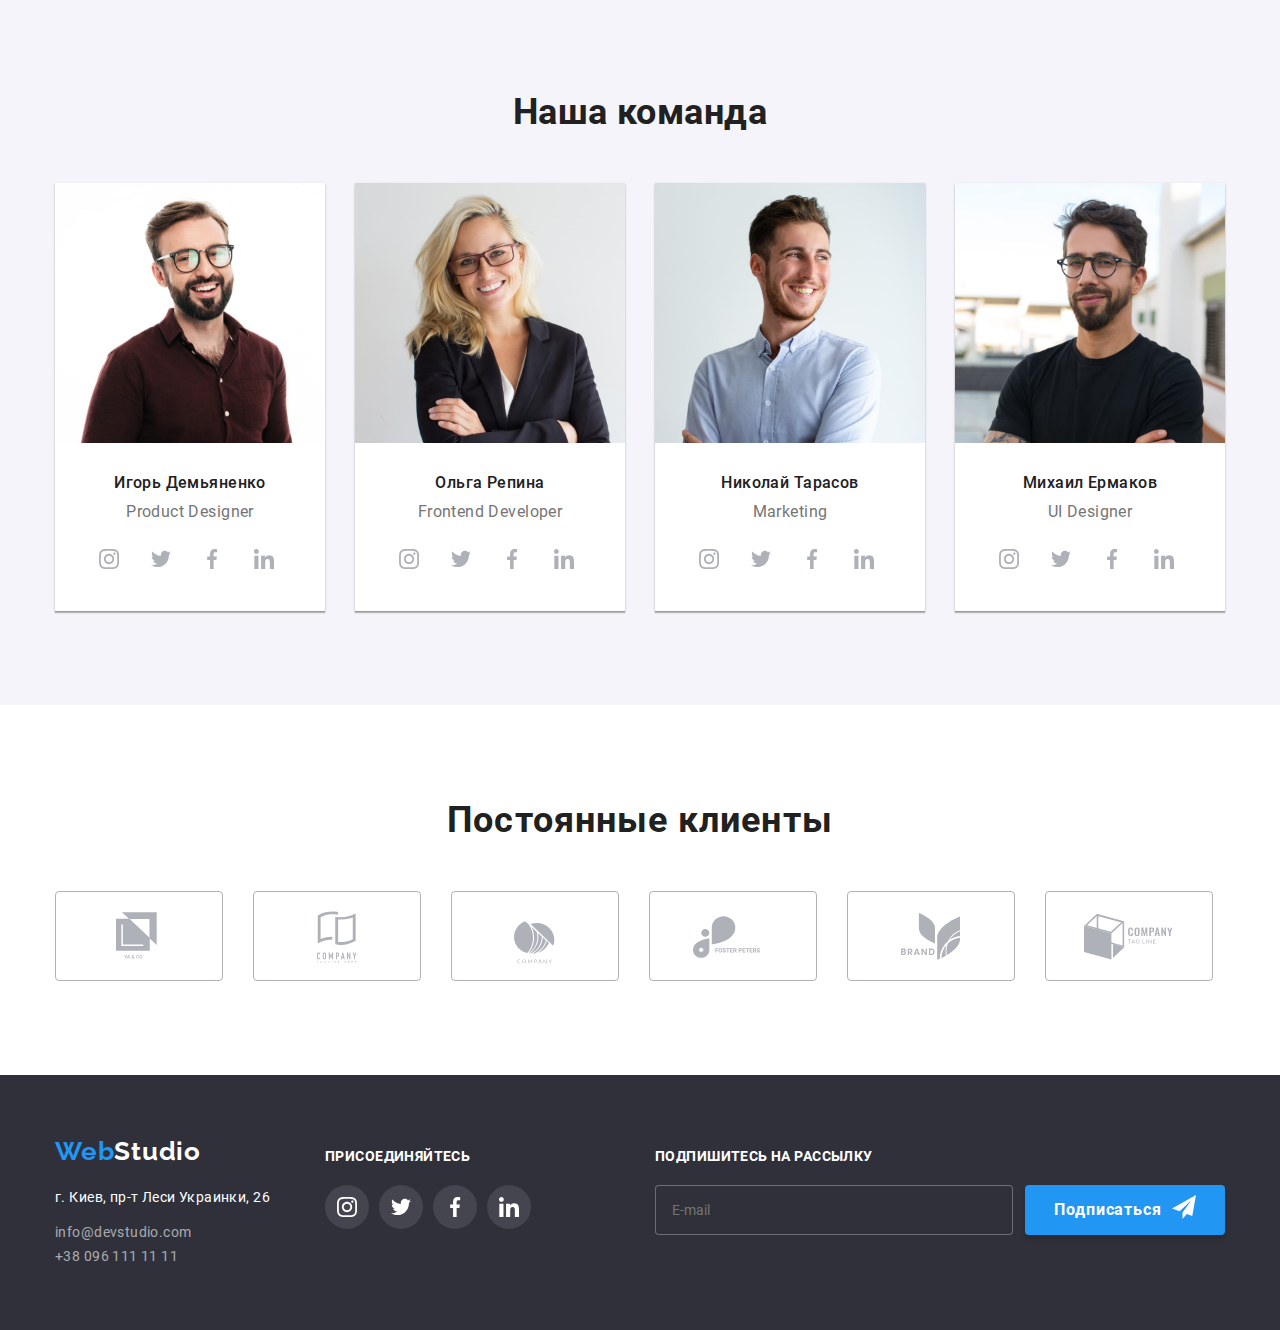
==== commit 29f1ea4b: "дороботка футера" ====
--- a/index.html
+++ b/index.html
@@ -412,8 +412,7 @@
                     <h3 class="footer-content-text">Подпишитесь на рассылку</h3>
                     <form class=" form footer-form">
                         <div class="join">
-                            <input type="email" name="mail" id="mail" placeholder="E-mail" autofocus
-                                autocomplete="off" />
+                            <input type="email" name="mail" id="mail" placeholder="E-mail" autocomplete="off" />
 
                             <button class="button button-footer" type="submit">
                                 <span class="bt-foot-title icon-send">Подпиcаться</span>
@@ -431,26 +430,60 @@
 
     <!--Модальное окно-->
     <div class="backdrop is-hidden hover-time" data-modal>
+
         <div class="modal">
             <button class="button-modal-close" data-modal-close>
                 <svg class="modal-close-svg">
                     <use href="./images/sprite.svg#closeblack"></use>
                 </svg>
             </button>
-            <form>
-                <div>
-                    <label for=""></label>
-                    <input type="name">
-                </div>
-                <div>
-                    <label for=""></label>
-                    <input type="tel">
-                </div>
-                <div>
-                    <label for=""></label>
-                    <input type="email">
-                </div>
-                <button></button>
+
+            <form class="modal-form" autocomplete="off">
+                <h3 class="form-title">Оставьте свои данные, мы вам перезвоним</h3>
+                <div class="form-file">
+                    <label for="name" class="form-content">Имя</label>
+
+                    <div class="form-icon">
+                        <input class="form-box" type="name" id="name" pattern="^[А-Яа-яЁё\s]+$" required autofocus>
+
+                        <svg class="modal-svg">
+                            <use href="./images/sprite.svg#user"></use>
+                        </svg>
+                    </div>
+                </div>
+                <div class="form-file">
+                    <label for="tel" class="form-content">Телефон</label>
+                    <div class="form-icon">
+                        <input class="form-box" type="tel" id="tel" required>
+                        <svg class="modal-svg">
+                            <use href="./images/sprite.svg#telefon"></use>
+                        </svg>
+                    </div>
+                </div>
+                <div class="form-file">
+                    <label for="email" class="form-content">Почта</label>
+                    <div class="form-icon">
+                        <input class="form-box" type="email" id="email" required>
+                        <svg class="modal-svg">
+                            <use href="./images/sprite.svg#mailmod"></use>
+                        </svg>
+                    </div>
+                </div>
+
+                <div class="form-file">
+                    <label for="user-message" class="form-content">Комментарий</label>
+                    <textarea class="message" name="user-message" id="user-message" rows="7"
+                        placeholder="Введите текст"> </textarea>
+                </div>
+
+                <label class="checkbox-lable">
+                    <input type="checkbox" class="checkbox" name="consent" value="consent" />
+                    <span class="chek-icon"></span>
+                    Соглашаюсь с рассылкой и принимаю
+                    <a class="link link-consent" href="" rel="" target="_blank">Условия договора</a>
+                </label>
+
+                <button class="button button-modal" type="submit">Отправить</button>
 
             </form>
 
--- a/CSS/styles.css
+++ b/CSS/styles.css
@@ -838,6 +838,143 @@
     fill: var(--black);
 }
 
+.modal-form {
+    margin-left: auto;
+    margin-right: auto;
+
+    padding: 40px;
+    font-size: 12px;
+    line-height: 1.17;
+    letter-spacing: 0.01em;
+}
+
+.form-title {
+    margin: 0;
+    margin-bottom: 12px;
+    font-weight: 700;
+    font-size: 20px;
+    line-height: 1.15;
+    text-align: center;
+    letter-spacing: 0.03em;
+    color: var(--black);
+}
+
+.form-file {
+    display: flex;
+    flex-direction: column;
+    width: 100%;
+}
+
+.form-file:not(:last-child) {
+    margin-bottom: 10px;
+}
+
+.form-content {
+    margin-bottom: 4px;
+}
+
+.form-box {
+    width: 100%;
+    height: 40px;
+    padding-left: 42px;
+    border: 1px solid rgba(33, 33, 33, 0.2);
+    border-radius: 4px;
+}
+.form-icon {
+    position: relative;
+    justify-content: center;
+    align-items: center;
+}
+
+.form-box:focus {
+    outline: none;
+    cursor: pointer;
+    border-color: var(--accent-color);
+    color: var(--main-text-color);
+}
+
+/* .form-box:required:valid {
+    border-color: red;
+} */
+
+.modal-svg {
+    position: absolute;
+    display: inline-block;
+    left: 0;
+    top: 0;
+    width: 12px;
+    height: 12px;
+    margin-left: 15px;
+    margin-right: 15px;
+    margin-top: 14px;
+    margin-bottom: 14px;
+}
+
+.form-box:focus ~ .modal-svg {
+    fill: var(--accent-color);
+}
+
+.message {
+    padding-left: 15px;
+    padding-right: 15px;
+    padding-top: 11px;
+    padding-bottom: 11px;
+    border: 1px solid rgba(33, 33, 33, 0.2);
+    border-radius: 4px;
+    margin-bottom: 20px;
+}
+
+.message:focus {
+    outline: none;
+    cursor: pointer;
+    border-color: var(--accent-color);
+    color: var(--main-text-color);
+}
+
+.checkbox-lable {
+    display: flex;
+    width: 100%;
+    margin-bottom: 30px;
+    font-size: 14px;
+    line-height: 1.71;
+    align-items: center;
+}
+
+.checkbox {
+    -webkit-appearance: none;
+    -moz-appearance: none;
+    appearance: none;
+}
+
+.chek-icon {
+    display: inline-block;
+    width: 16px;
+    height: 15px;
+    border: 1px solid var(--black);
+    border-radius: 2px;
+    margin-right: 7px;
+}
+
+.checkbox:checked + .chek-icon {
+    border-color: var(--accent-color);
+    background-color: var(--accent-color);
+    background-image: url(../images/check.svg);
+    background-size: contain;
+    background-origin: border-box;
+}
+
+.link-consent {
+    color: var(--accent-color);
+    text-decoration: underline;
+    padding-left: 4px;
+}
+
+.button-modal {
+    display: flex;
+    margin-left: 165px;
+    margin-right: 163px;
+}
+
 /* Страница Портфолио */
 
 .section-portfolio {
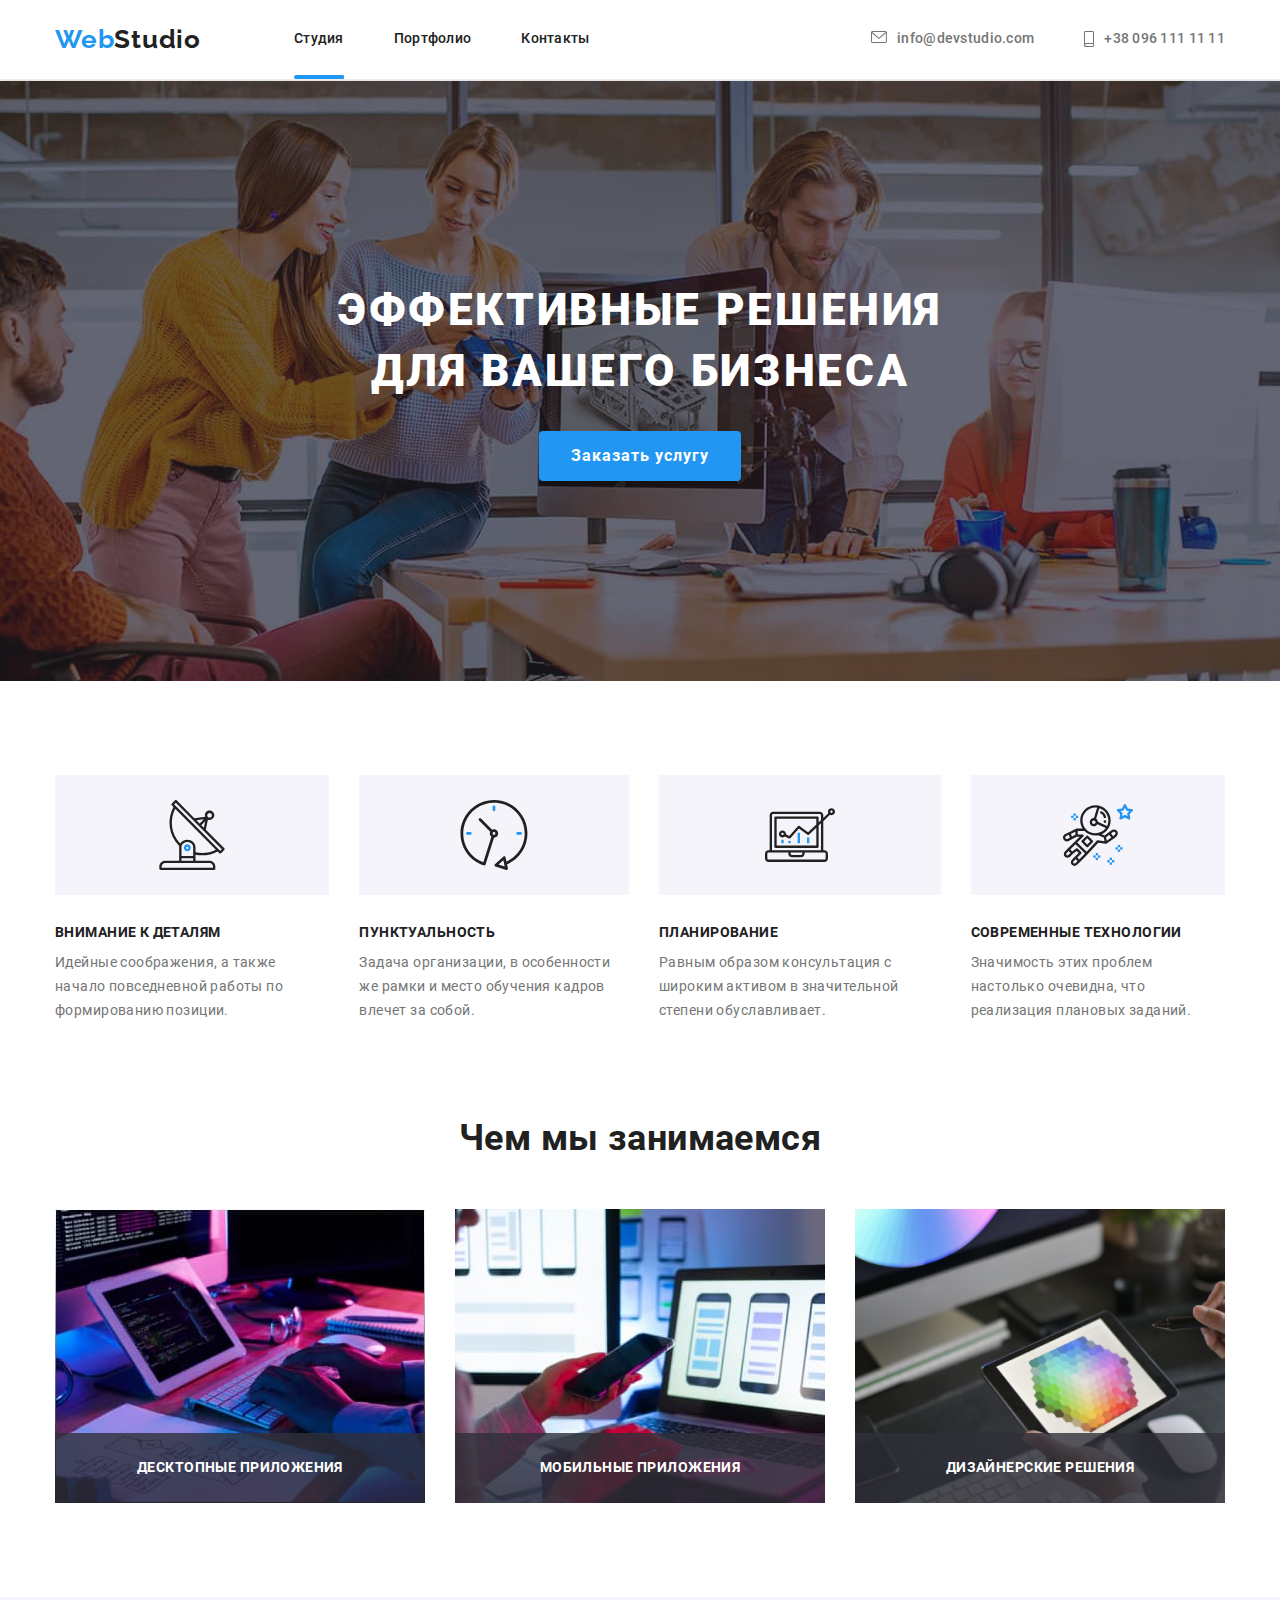
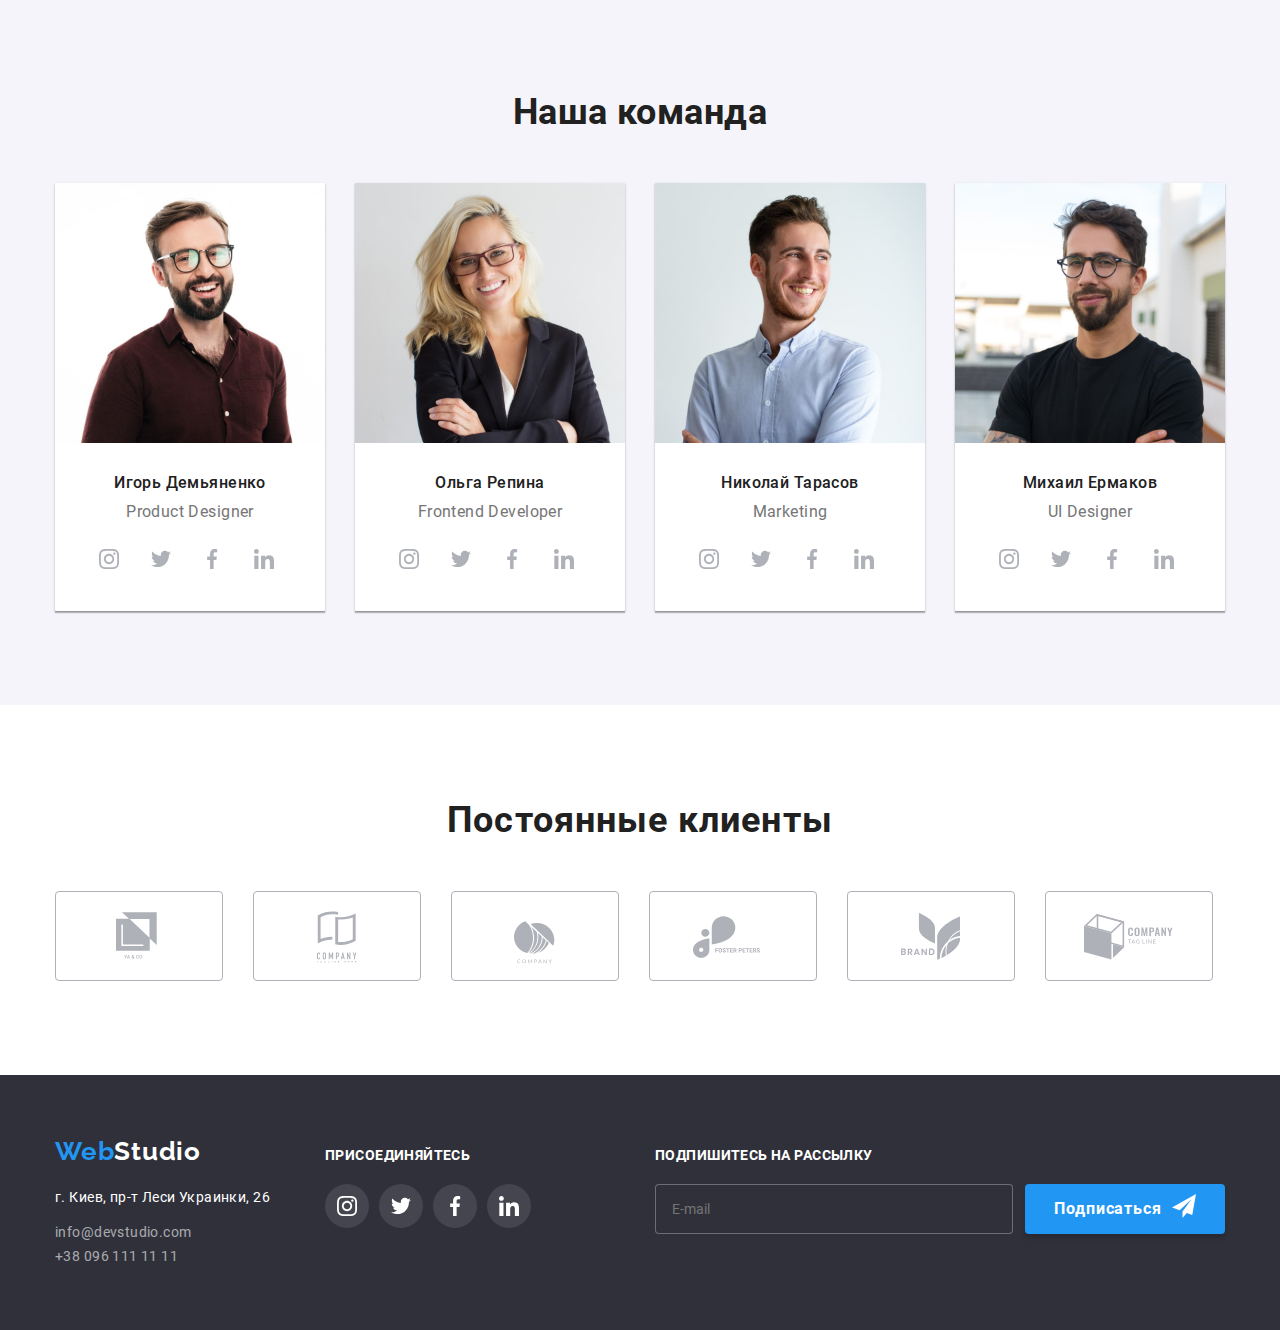
==== commit 997ecebd: "Исправления" ====
--- a/index.html
+++ b/index.html
@@ -444,7 +444,8 @@
                     <label for="name" class="form-content">Имя</label>
 
                     <div class="form-icon">
-                        <input class="form-box" type="name" id="name" pattern="^[А-Яа-яЁё\s]+$" required autofocus>
+                        <input class="form-box" type="text" name="name" id="name" pattern="^[А-Яа-яЁё\s]+$" required
+                            autofocus>
 
                         <svg class="modal-svg">
                             <use href="./images/sprite.svg#user"></use>
@@ -454,7 +455,7 @@
                 <div class="form-file">
                     <label for="tel" class="form-content">Телефон</label>
                     <div class="form-icon">
-                        <input class="form-box" type="tel" id="tel" required>
+                        <input class="form-box" type="tel" name="tel" id="tel" required>
                         <svg class="modal-svg">
                             <use href="./images/sprite.svg#telefon"></use>
                         </svg>
@@ -463,7 +464,7 @@
                 <div class="form-file">
                     <label for="email" class="form-content">Почта</label>
                     <div class="form-icon">
-                        <input class="form-box" type="email" id="email" required>
+                        <input class="form-box" type="email" name="email" id="email" required>
                         <svg class="modal-svg">
                             <use href="./images/sprite.svg#mailmod"></use>
                         </svg>
--- a/CSS/styles.css
+++ b/CSS/styles.css
@@ -691,7 +691,7 @@
 .footer-content-text {
     font-weight: 700;
     font-size: 14px;
-    line-height: 1.17;
+    line-height: 1.14;
     letter-spacing: 0.03em;
     text-transform: uppercase;
     color: var(--white);
@@ -830,18 +830,25 @@
     border: 1px solid rgba(0, 0, 0, 0.1);
 }
 
+.button-modal-close:hover {
+    cursor: pointer;
+}
+
 .modal-close-svg {
     display: flex;
     justify-content: center;
     width: 11px;
     height: 11px;
-    fill: var(--black);
+    /* fill: var(--black); */
+}
+
+.modal-close-svg:hover {
+    fill: var(--accent-color);
 }
 
 .modal-form {
     margin-left: auto;
     margin-right: auto;
-
     padding: 40px;
     font-size: 12px;
     line-height: 1.17;
@@ -879,6 +886,7 @@
     padding-left: 42px;
     border: 1px solid rgba(33, 33, 33, 0.2);
     border-radius: 4px;
+    cursor: pointer;
 }
 .form-icon {
     position: relative;
@@ -946,10 +954,16 @@
     appearance: none;
 }
 
+.checkbox {
+    position: absolute;
+    opacity: 0;
+    /* margin-left: 12px;
+    margin-top: 5px; */
+}
 .chek-icon {
-    display: inline-block;
-    width: 16px;
-    height: 15px;
+    margin-left: 12px;
+    width: 17px;
+    height: 16px;
     border: 1px solid var(--black);
     border-radius: 2px;
     margin-right: 7px;
@@ -958,9 +972,11 @@
 .checkbox:checked + .chek-icon {
     border-color: var(--accent-color);
     background-color: var(--accent-color);
-    background-image: url(../images/check.svg);
+    background-image: url(../images/iconcheck.svg);
+    background-repeat: no-repeat;
+    pointer-events: none;
+
     background-size: contain;
-    background-origin: border-box;
 }
 
 .link-consent {
@@ -968,40 +984,32 @@
     text-decoration: underline;
     padding-left: 4px;
 }
-
 .button-modal {
     display: flex;
     margin-left: 165px;
     margin-right: 163px;
-}
-
-/* Страница Портфолио */
+
+    padding-left: 4px;
+}
 
 .section-portfolio {
     background-color: var(--white);
 }
-
 .portfolio-container {
     padding-top: 94px;
     padding-bottom: 94px;
 }
-
-/* Фильтры */
-
-.portfolio-container li {
+.section-port .portfolio-container li {
     width: 370px;
 }
-
 .button-portfolio {
     display: flex;
     justify-content: center;
     margin-bottom: 50px;
 }
-
 .button-portfolio .button-filter:not(:last-child) {
     margin-right: 8px;
 }
-
 .button-filter {
     padding-top: 6px;
     padding-bottom: 6px;
@@ -1017,7 +1025,6 @@
     border: 0;
     border-radius: 4px;
 }
-
 .button-filter:hover,
 .button-filter:focus {
     background-color: var(--accent-color);
@@ -1025,37 +1032,30 @@
     box-shadow: 0px 3px 1px rgba(0, 0, 0, 0.1), 0px 1px 2px rgba(0, 0, 0, 0.08),
         0px 2px 2px rgba(0, 0, 0, 0.12);
 }
-
 .button-filter:visited {
     background-color: var(--light-bg);
     color: var(--black);
 }
-
 .card-set {
     display: flex;
     flex-wrap: wrap;
     margin-right: -30px;
     margin-top: -30px;
 }
-
 .gallery-portfolio {
     margin-top: 30px;
 }
-
 .gallery-portfolio {
     flex-basis: calc(100% / 3 - 30px);
 }
-
 .gallery-portfolio:not(:nth-child(3n)) {
     margin-right: 30px;
 }
-
 .gallery-portfolio:hover,
 .gallery-portfolio:focus {
     box-shadow: 1px 1px 1px 1px rgba(110, 63, 63, 0.12),
         1px 1px 4px rgba(0, 0, 0, 0.06), 1px 4px 6px rgba(150, 47, 47, 0.16);
 }
-
 .project {
     padding-top: 19px;
     padding-bottom: 19px;
@@ -1063,7 +1063,6 @@
     padding-right: 23px;
     border: 1px solid var(--line);
 }
-
 .project-title {
     font-weight: 700;
     font-size: 18px;
@@ -1073,19 +1072,16 @@
     margin-bottom: 4px;
     color: var(--black);
 }
-
 .project-subtitle {
     font-size: 16px;
     line-height: 1.87;
     margin-top: 0;
     margin-bottom: 0;
 }
-
 .menu-img {
     position: relative;
     overflow: hidden;
 }
-
 .menu-overlay {
     position: absolute;
 
@@ -1099,16 +1095,13 @@
     padding-bottom: 63px;
     background-color: var(--accent-color);
     opacity: 0.9;
-
     transform: translateY(100%);
     transition: transform 250ms cubic-bezier(0.4, 0, 0.2, 1);
 }
-
 .portfolio-link:hover .menu-overlay,
 .portfolio-link:focus .menu-overlay {
     transform: translateY(0);
 }
-
 .menu-text {
     margin: 0;
     font-size: 18px;
